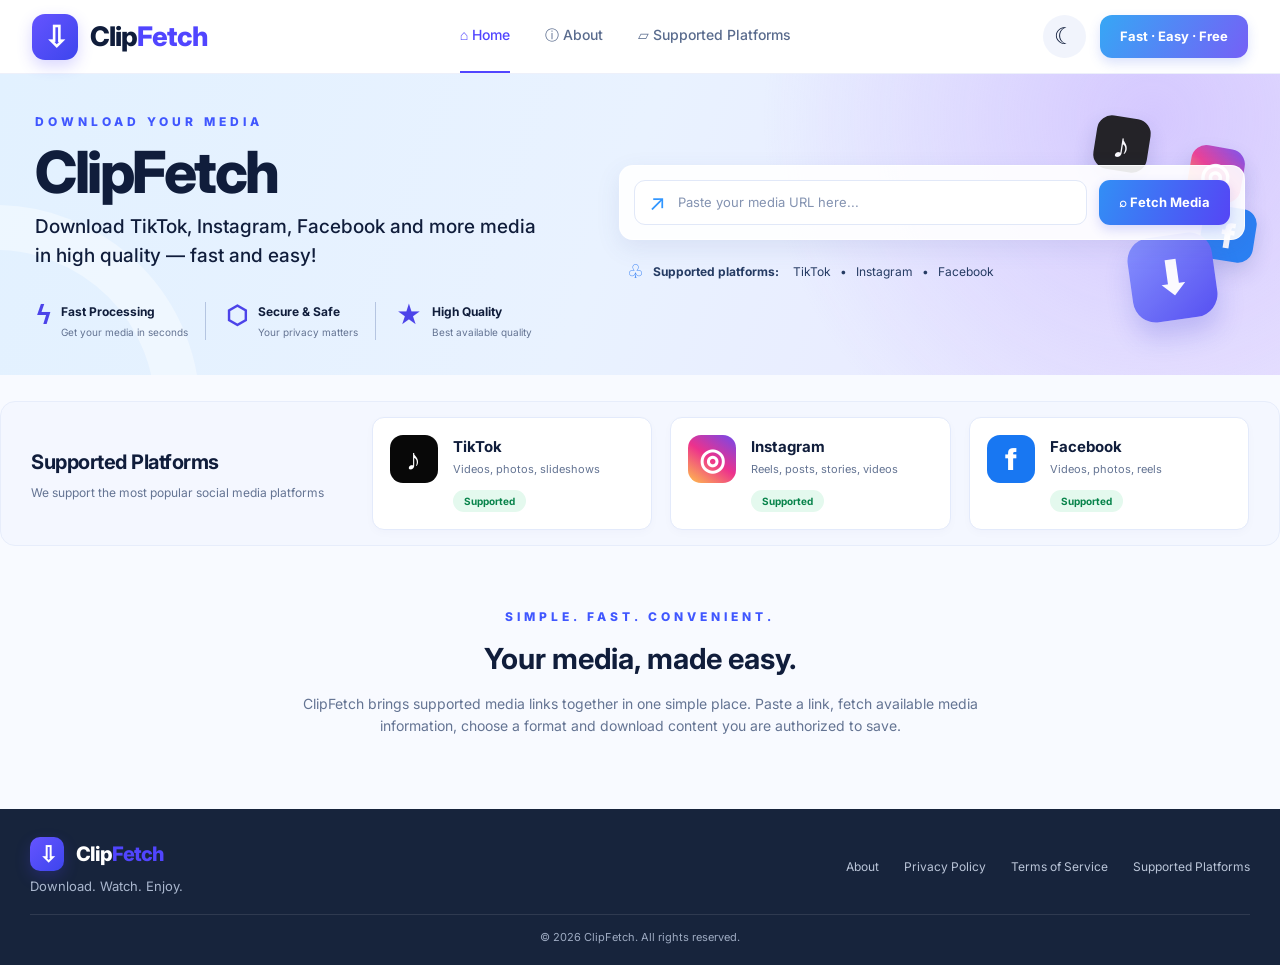
==== frontend/index.html @ d69f20a1 "Initial commit: Complete ClipFetch application" ====
<!DOCTYPE html>
<html lang="en">
<head>
    <meta charset="UTF-8">
    <meta name="viewport" content="width=device-width, initial-scale=1.0">
    <meta name="description" content="ClipFetch - Download your media quickly and easily.">
    <title>ClipFetch - Download Your Media</title>

    <link rel="preconnect" href="https://fonts.googleapis.com">
    <link rel="preconnect" href="https://fonts.gstatic.com" crossorigin>
    <link href="https://fonts.googleapis.com/css2?family=Inter:wght@400;500;600;700;800&display=swap" rel="stylesheet">

    <link rel="stylesheet" href="css/style.css">
</head>
<body>

    <!-- Navigation -->
    <header class="navbar">
        <div class="nav-container">
            <a href="#" class="brand">
                <span class="brand-icon">⇩</span>
                <span>Clip<span>Fetch</span></span>
            </a>

            <nav class="nav-links">
                <a href="#home" class="active">⌂ Home</a>
                <a href="#about">ⓘ About</a>
                <a href="#platforms">▱ Supported Platforms</a>
            </nav>

            <div class="nav-actions">
                <button class="theme-toggle" id="themeToggle" type="button" aria-label="Toggle theme">☼</button>
                <a href="#home" class="nav-cta">Fast · Easy · Free</a>
            </div>
        </div>
    </header>

    <main>
        <!-- Hero Section -->
        <section class="hero" id="home">
            <div class="hero-container">

                <div class="hero-content">
                    <p class="eyebrow">DOWNLOAD YOUR MEDIA</p>
                    <h1>ClipFetch</h1>
                    <p class="hero-description">
                        Download TikTok, Instagram, Facebook and more
                        media in high quality — fast and easy!
                    </p>

                    <div class="features">
                        <div class="feature">
                            <span class="feature-icon">ϟ</span>
                            <div>
                                <strong>Fast Processing</strong>
                                <small>Get your media in seconds</small>
                            </div>
                        </div>

                        <div class="feature">
                            <span class="feature-icon">⬡</span>
                            <div>
                                <strong>Secure &amp; Safe</strong>
                                <small>Your privacy matters</small>
                            </div>
                        </div>

                        <div class="feature">
                            <span class="feature-icon">★</span>
                            <div>
                                <strong>High Quality</strong>
                                <small>Best available quality</small>
                            </div>
                        </div>
                    </div>
                </div>

                <div class="hero-form-area">
                    <form class="url-form" id="fetchForm">
                        <div class="url-input-wrap">
                            <span class="link-icon">↗</span>
                            <input
                                type="url"
                                id="urlInput"
                                name="url"
                                placeholder="Paste your media URL here..."
                                autocomplete="url"
                                required
                            >
                        </div>
                        <button type="submit" class="primary-button" id="fetchBtn">
                            <span>⌕</span> Fetch Media
                        </button>
                    </form>

                    <p class="supported-note">
                        <span>♧</span>
                        <strong>Supported platforms:</strong>
                        <span>TikTok</span> •
                        <span>Instagram</span> •
                        <span>Facebook</span>
                    </p>

                    <p class="status-message" id="statusMessage" role="status" aria-live="polite"></p>
                </div>

                <div class="hero-decoration" aria-hidden="true">
                    <div class="floating-social tiktok">♪</div>
                    <div class="floating-social instagram">◎</div>
                    <div class="floating-social facebook">f</div>
                    <div class="floating-download">⬇</div>
                </div>

            </div>
        </section>

        <!-- Supported Platforms -->
        <section class="platform-section section-container" id="platforms">
            <div class="platform-intro">
                <h2>Supported Platforms</h2>
                <p>We support the most popular social media platforms</p>
            </div>

            <div class="platform-card">
                <div class="platform-icon tiktok">♪</div>
                <div>
                    <h3>TikTok</h3>
                    <p>Videos, photos, slideshows</p>
                    <span class="supported-badge">Supported</span>
                </div>
            </div>

            <div class="platform-card">
                <div class="platform-icon instagram">◎</div>
                <div>
                    <h3>Instagram</h3>
                    <p>Reels, posts, stories, videos</p>
                    <span class="supported-badge">Supported</span>
                </div>
            </div>

            <div class="platform-card">
                <div class="platform-icon facebook">f</div>
                <div>
                    <h3>Facebook</h3>
                    <p>Videos, photos, reels</p>
                    <span class="supported-badge">Supported</span>
                </div>
            </div>
        </section>

        <!-- Media Result -->
        <section class="result-section section-container" id="mediaResult" hidden>

            <div class="media-card">
                <div class="media-preview">
                    <div class="thumbnail-wrap">
                        <img id="thumbnail" src="" alt="Media thumbnail">
                        <div class="preview-overlay">▶</div>
                    </div>
                </div>

                <div class="media-information">
                    <span class="media-found-badge">✓ Media found</span>
                    <h2 id="mediaTitle">Media title</h2>
                    <p id="mediaDescription">Your media information will appear here.</p>

                    <div class="media-details">
                        <div class="detail-row">
                            <span>◷ Duration</span>
                            <strong id="mediaDuration">--</strong>
                        </div>
                        <div class="detail-row">
                            <span>▱ Resolution</span>
                            <strong id="mediaResolution">--</strong>
                        </div>
                        <div class="detail-row">
                            <span>▣ Format</span>
                            <strong id="mediaFormat">--</strong>
                        </div>
                    </div>
                </div>
            </div>

            <div class="download-card">
                <h3>Choose Download Format</h3>

                <div class="format-options" id="formatOptions">
                    <label class="format-option">
                        <input type="radio" name="format_id" value="best" checked>
                        <span class="radio-circle"></span>
                        <span class="format-info">
                            <strong>Best Quality <small>(Recommended)</small></strong>
                            <small>Best available quality</small>
                        </span>
                        <span class="quality-tag">HD</span>
                    </label>

                </div>

                <button type="button" class="download-button" id="downloadBtn">
                    <span>⇩</span> Download Media
                </button>

                <p class="download-note">ⓘ Your download will start automatically.</p>
                <p class="status-message" id="downloadStatus" role="status" aria-live="polite"></p>
            </div>

        </section>

        <!-- About -->
        <section class="about-section section-container" id="about">
            <p class="eyebrow">SIMPLE. FAST. CONVENIENT.</p>
            <h2>Your media, made easy.</h2>
            <p>
                ClipFetch brings supported media links together in one simple
                place. Paste a link, fetch available media information, choose
                a format and download content you are authorized to save.
            </p>
        </section>
    </main>

    <!-- Footer -->
    <footer class="footer">
        <div class="footer-container">
            <div class="footer-brand">
                <a href="#" class="brand">
                    <span class="brand-icon">⇩</span>
                    <span>Clip<span>Fetch</span></span>
                </a>
                <p>Download. Watch. Enjoy.</p>
            </div>

            <div class="footer-links">
            <a href="#about">About</a>
            <a href="privacy.html">Privacy Policy</a>
            <a href="terms.html">Terms of Service</a>
            <a href="#platforms">Supported Platforms</a>
        </div>
            <p class="copyright">© 2026 ClipFetch. All rights reserved.</p>
        </div>
    </footer>

    <script src="js/config.js"></script>
    <script src="js/app.js"></script>
</body>
</html>
---- frontend/css/style.css ----
/* =========================================
   CLIPFETCH - MODERN UI
   ========================================= */

:root {
    --primary: #5145ff;
    --primary-dark: #3932d9;
    --blue: #2697f5;
    --text: #101d3b;
    --muted: #647493;
    --border: #e3eafb;
    --surface: #ffffff;
    --page: #f8faff;
    --hero-start: #e2f1ff;
    --hero-end: #e9e5ff;
    --shadow: 0 8px 28px rgba(40, 72, 140, 0.07);
}

* {
    margin: 0;
    padding: 0;
    box-sizing: border-box;
}

html {
    scroll-behavior: smooth;
}

body {
    font-family: "Inter", sans-serif;
    color: var(--text);
    background: var(--page);
    line-height: 1.6;
}

button,
input {
    font: inherit;
}

button,
a {
    -webkit-tap-highlight-color: transparent;
}

a {
    text-decoration: none;
    color: inherit;
}

/* NAVBAR */

.navbar {
    height: 74px;
    background: rgba(255, 255, 255, 0.96);
    border-bottom: 1px solid #edf0fa;
    position: sticky;
    top: 0;
    z-index: 100;
}

.nav-container {
    max-width: 1380px;
    height: 100%;
    padding: 0 32px;
    margin: auto;
    display: flex;
    align-items: center;
    justify-content: space-between;
    gap: 25px;
}

.brand {
    display: inline-flex;
    align-items: center;
    gap: 12px;
    font-size: 27px;
    font-weight: 800;
    letter-spacing: -1px;
    white-space: nowrap;
}

.brand > span:last-child > span {
    color: var(--primary);
}

.brand-icon {
    width: 46px;
    height: 46px;
    border-radius: 13px;
    display: grid;
    place-items: center;
    color: white;
    font-size: 29px;
    background: linear-gradient(135deg, #6554ff, #3d45ed);
    box-shadow: 0 6px 15px rgba(81, 69, 255, 0.22);
}

.nav-links {
    display: flex;
    align-items: center;
    gap: 35px;
    height: 100%;
}

.nav-links a {
    height: 100%;
    display: flex;
    align-items: center;
    color: #596b8d;
    font-size: 14px;
    font-weight: 500;
    border-bottom: 2px solid transparent;
    transition: 0.2s;
}

.nav-links a:hover,
.nav-links a.active {
    color: var(--primary);
    border-bottom-color: var(--primary);
}

.nav-actions {
    display: flex;
    align-items: center;
    gap: 14px;
}

.theme-toggle {
    border: 0;
    background: #f1f4fc;
    color: var(--text);
    width: 43px;
    height: 43px;
    border-radius: 50%;
    font-size: 23px;
    cursor: pointer;
}

.nav-cta {
    background: linear-gradient(120deg, #36a7f5, #7560f6);
    color: white;
    padding: 11px 20px;
    border-radius: 12px;
    font-size: 13px;
    font-weight: 700;
    box-shadow: 0 5px 12px rgba(74, 111, 240, 0.2);
}

/* HERO */

.hero {
    position: relative;
    overflow: hidden;
    background:
        radial-gradient(circle at 90% 15%, rgba(191, 165, 255, 0.48), transparent 33%),
        linear-gradient(110deg, var(--hero-start), #e9f2ff 48%, var(--hero-end));
}

.hero::before {
    content: "";
    position: absolute;
    width: 320px;
    height: 320px;
    left: -210px;
    bottom: -240px;
    border-radius: 50%;
    border: 45px solid rgba(255, 255, 255, 0.38);
}

.hero-container {
    max-width: 1380px;
    min-height: 300px;
    margin: auto;
    padding: 38px 35px 35px;
    display: grid;
    grid-template-columns: 1fr 1.15fr;
    align-items: center;
    gap: 40px;
    position: relative;
}

.hero-content {
    position: relative;
    z-index: 2;
}

.eyebrow {
    color: #4057ff;
    font-size: 12px;
    font-weight: 800;
    letter-spacing: 4px;
    margin-bottom: 10px;
}

.hero h1 {
    font-size: clamp(43px, 5vw, 58px);
    line-height: 1.1;
    letter-spacing: -2.5px;
    font-weight: 800;
    margin-bottom: 7px;
}

.hero-description {
    max-width: 510px;
    font-size: 19px;
    line-height: 1.55;
    font-weight: 500;
}

.features {
    display: flex;
    gap: 20px;
    margin-top: 31px;
}

.feature {
    display: flex;
    align-items: flex-start;
    gap: 10px;
    padding-right: 17px;
    border-right: 1px solid rgba(90, 116, 170, 0.35);
}

.feature:last-child {
    border-right: 0;
    padding-right: 0;
}

.feature-icon {
    font-size: 25px;
    line-height: 1.1;
    color: #4c43e9;
    font-weight: 800;
}

.feature strong,
.feature small {
    display: block;
}

.feature strong {
    font-size: 12px;
    white-space: nowrap;
}

.feature small {
    font-size: 10px;
    color: var(--muted);
    margin-top: 3px;
    white-space: nowrap;
}

.hero-form-area {
    position: relative;
    z-index: 3;
}

.url-form {
    display: flex;
    align-items: center;
    gap: 12px;
    padding: 14px;
    background: rgba(255, 255, 255, 0.9);
    border: 1px solid rgba(255, 255, 255, 0.8);
    border-radius: 14px;
    box-shadow: 0 8px 25px rgba(65, 93, 155, 0.1);
}

.url-input-wrap {
    flex: 1;
    display: flex;
    align-items: center;
    gap: 12px;
    height: 45px;
    padding: 0 14px;
    border: 1px solid #e1e8f8;
    border-radius: 11px;
    background: white;
    min-width: 0;
}

.link-icon {
    color: #3196ff;
    font-size: 22px;
}

.url-input-wrap input {
    width: 100%;
    min-width: 0;
    border: 0;
    outline: 0;
    color: var(--text);
    font-size: 13px;
    background: transparent;
}

.url-input-wrap input::placeholder {
    color: #8493b1;
}

.primary-button {
    height: 45px;
    padding: 0 20px;
    border: 0;
    border-radius: 11px;
    color: white;
    background: linear-gradient(110deg, #328ff5, #5545f5);
    font-weight: 700;
    font-size: 13px;
    white-space: nowrap;
    cursor: pointer;
    box-shadow: 0 5px 12px rgba(68, 82, 235, 0.2);
    transition: 0.2s;
}

.primary-button:hover,
.download-button:hover {
    transform: translateY(-2px);
    filter: brightness(1.05);
}

.primary-button:disabled,
.download-button:disabled {
    opacity: 0.65;
    cursor: not-allowed;
    transform: none;
}

.supported-note {
    display: flex;
    align-items: center;
    flex-wrap: wrap;
    gap: 9px;
    margin: 17px 8px 0;
    font-size: 12px;
    color: #253b63;
}

.supported-note > span:first-child {
    color: #347ff4;
    font-size: 19px;
}

.supported-note strong {
    margin-right: 5px;
}

.status-message {
    min-height: 20px;
    margin-top: 10px;
    color: #425b8b;
    font-size: 13px;
    overflow-wrap: anywhere;
}

.hero-decoration {
    position: absolute;
    right: 25px;
    top: 18px;
    width: 160px;
    height: 240px;
    pointer-events: none;
    opacity: 0.9;
}

.floating-social {
    position: absolute;
    display: grid;
    place-items: center;
    width: 54px;
    height: 54px;
    border-radius: 15px;
    color: white;
    font-size: 35px;
    font-weight: 800;
    box-shadow: 0 10px 20px rgba(44, 63, 150, 0.2);
}

.floating-social.tiktok {
    background: #111;
    top: 25px;
    left: 0;
    transform: rotate(9deg);
}

.floating-social.instagram {
    background: linear-gradient(35deg, #ffbd46, #ed348e, #7049ef);
    top: 55px;
    right: 12px;
    transform: rotate(10deg);
}

.floating-social.facebook {
    background: #1877f2;
    top: 115px;
    right: 0;
    transform: rotate(9deg);
}

.floating-download {
    position: absolute;
    width: 85px;
    height: 85px;
    left: 35px;
    bottom: 12px;
    display: grid;
    place-items: center;
    border-radius: 23px;
    color: white;
    font-size: 48px;
    background: linear-gradient(140deg, #7e8bff, #4842f0);
    box-shadow: 0 15px 25px rgba(70, 76, 220, 0.25);
    transform: rotate(-8deg);
}

/* SHARED SECTION */

.section-container {
    max-width: 1380px;
    margin: 26px auto;
    padding-left: 30px;
    padding-right: 30px;
}

/* PLATFORM CARDS */

.platform-section {
    display: grid;
    grid-template-columns: 1.15fr 1fr 1fr 1fr;
    gap: 18px;
    align-items: center;
    padding-top: 15px;
    padding-bottom: 15px;
    background: #f4f7ff;
    border: 1px solid #e7edfb;
    border-radius: 15px;
}

.platform-intro h2 {
    font-size: 20px;
    letter-spacing: -0.5px;
    margin-bottom: 5px;
}

.platform-intro p {
    color: var(--muted);
    font-size: 12px;
}

.platform-card {
    min-height: 110px;
    padding: 17px;
    display: flex;
    align-items: flex-start;
    gap: 15px;
    background: white;
    border: 1px solid var(--border);
    border-radius: 12px;
    box-shadow: 0 3px 10px rgba(30, 60, 120, 0.025);
    transition: 0.2s;
}

.platform-card:hover {
    transform: translateY(-3px);
    box-shadow: var(--shadow);
}

.platform-icon {
    flex: 0 0 48px;
    width: 48px;
    height: 48px;
    display: grid;
    place-items: center;
    color: white;
    border-radius: 13px;
    font-size: 30px;
    font-weight: 800;
}

.tiktok {
    background: #080808;
}

.instagram {
    background: linear-gradient(35deg, #ffc04b, #ed328c, #7049ed);
}

.facebook {
    background: #1877f2;
}

.platform-card h3 {
    font-size: 15px;
    margin-bottom: 2px;
}

.platform-card p {
    color: var(--muted);
    font-size: 11px;
    margin-bottom: 8px;
}

.supported-badge,
.media-found-badge {
    display: inline-block;
    background: #e4f9ee;
    color: #07834a;
    border-radius: 30px;
    padding: 3px 11px;
    font-size: 10px;
    font-weight: 700;
}

/* MEDIA RESULT */

.result-section {
    display: grid;
    grid-template-columns: 1fr 1fr;
    gap: 18px;
    align-items: stretch;
}

.result-section[hidden] {
    display: none;
}

.media-card,
.download-card {
    background: var(--surface);
    border: 1px solid var(--border);
    border-radius: 13px;
    padding: 18px;
    box-shadow: 0 4px 15px rgba(30, 60, 120, 0.035);
}

.media-card {
    display: grid;
    grid-template-columns: minmax(150px, 42%) 1fr;
    gap: 20px;
}

.thumbnail-wrap {
    height: 100%;
    min-height: 250px;
    position: relative;
    overflow: hidden;
    border-radius: 9px;
    background: linear-gradient(135deg, #d9e7fa, #9bb7d5);
}

.thumbnail-wrap img {
    width: 100%;
    height: 100%;
    min-height: 250px;
    display: block;
    object-fit: cover;
}

.preview-overlay {
    position: absolute;
    left: 50%;
    top: 50%;
    transform: translate(-50%, -50%);
    width: 52px;
    height: 52px;
    display: grid;
    place-items: center;
    color: white;
    font-size: 23px;
    background: rgba(0, 0, 0, 0.5);
    border: 2px solid white;
    border-radius: 50%;
}

.media-information {
    min-width: 0;
}

.media-information h2 {
    font-size: 19px;
    margin: 12px 0 5px;
    overflow-wrap: anywhere;
}

.media-information > p {
    color: var(--muted);
    font-size: 12px;
}

.media-details {
    border-top: 1px solid #edf0f7;
    margin-top: 15px;
    padding-top: 10px;
}

.detail-row {
    display: flex;
    justify-content: space-between;
    gap: 10px;
    padding: 7px 0;
    font-size: 12px;
}

.detail-row span {
    color: var(--muted);
}

.detail-row strong {
    text-align: right;
    font-size: 12px;
}

/* FORMAT OPTIONS */

.download-card h3 {
    font-size: 15px;
    margin-bottom: 13px;
}

.format-options {
    display: grid;
    gap: 7px;
}

.format-option {
    display: flex;
    align-items: center;
    gap: 12px;
    min-height: 59px;
    padding: 10px 13px;
    border: 1px solid #e8edf8;
    border-radius: 10px;
    cursor: pointer;
    transition: 0.2s;
}

.format-option:hover {
    border-color: #aab5ff;
    background: #f8f9ff;
}

.format-option:has(input:checked) {
    border-color: #cbd2ff;
    background: #f4f6ff;
}

.format-option input {
    position: absolute;
    opacity: 0;
    pointer-events: none;
}

.radio-circle {
    flex: 0 0 19px;
    width: 19px;
    height: 19px;
    border: 2px solid #aab8d2;
    border-radius: 50%;
    position: relative;
}

.format-option input:checked + .radio-circle {
    border-color: #3f49d9;
}

.format-option input:checked + .radio-circle::after {
    content: "";
    position: absolute;
    inset: 4px;
    border-radius: 50%;
    background: #3f49d9;
}

.format-info {
    flex: 1;
    display: grid;
    gap: 2px;
}

.format-info strong {
    font-size: 12px;
    font-weight: 600;
}

.format-info small {
    font-size: 11px;
    color: var(--muted);
    font-weight: 400;
}

.quality-tag {
    background: #e9edff;
    color: #4848d8;
    padding: 3px 9px;
    border-radius: 20px;
    font-size: 10px;
    font-weight: 800;
}

.download-button {
    width: 100%;
    min-height: 43px;
    margin-top: 13px;
    border: 0;
    border-radius: 10px;
    color: white;
    background: linear-gradient(110deg, #3194f5, #6544f5);
    font-size: 14px;
    font-weight: 700;
    cursor: pointer;
    box-shadow: 0 5px 12px rgba(68, 82, 235, 0.18);
    transition: 0.2s;
}

.download-button span {
    font-size: 19px;
    margin-right: 7px;
}

.download-note {
    color: #8292b2;
    font-size: 11px;
    margin-top: 10px;
}

/* ABOUT */

.about-section {
    text-align: center;
    max-width: 800px;
    padding-top: 35px;
    padding-bottom: 45px;
}

.about-section h2 {
    font-size: 29px;
    margin-bottom: 10px;
}

.about-section > p:last-child {
    color: var(--muted);
    font-size: 14px;
}

/* FOOTER */

.footer {
    background: #17243c;
    color: white;
    padding: 28px 30px 18px;
}

.footer-container {
    max-width: 1320px;
    margin: auto;
    display: grid;
    grid-template-columns: 1fr 2fr;
    gap: 18px;
    align-items: center;
}

.footer .brand {
    font-size: 20px;
}

.footer .brand-icon {
    width: 34px;
    height: 34px;
    border-radius: 10px;
    font-size: 22px;
}

.footer-brand p {
    color: #aab7ce;
    font-size: 13px;
    margin-top: 5px;
}

.footer-links {
    display: flex;
    justify-content: flex-end;
    flex-wrap: wrap;
    gap: 25px;
}

.footer-links a {
    color: #bac5d8;
    font-size: 12px;
    transition: 0.2s;
}

.footer-links a:hover {
    color: white;
}

.copyright {
    grid-column: 1 / -1;
    border-top: 1px solid rgba(255, 255, 255, 0.1);
    padding-top: 14px;
    text-align: center;
    color: #9eabc2;
    font-size: 11px;
}

/* RESPONSIVE DESIGN */

@media (max-width: 1050px) {
    .hero-decoration {
        opacity: 0.3;
    }

    .platform-section {
        grid-template-columns: 1fr 1fr;
    }

    .platform-intro {
        grid-column: 1 / -1;
    }

    .hero-container {
        gap: 25px;
    }

    .features {
        flex-wrap: wrap;
    }
}

@media (max-width: 760px) {
    .navbar {
        height: auto;
    }

    .nav-container {
        min-height: 68px;
        padding: 10px 18px;
        flex-wrap: wrap;
    }

    .brand {
        font-size: 23px;
    }

    .brand-icon {
        width: 40px;
        height: 40px;
    }

    .nav-links {
        order: 3;
        width: 100%;
        height: 40px;
        justify-content: center;
        gap: 22px;
        overflow-x: auto;
    }

    .nav-links a {
        white-space: nowrap;
        font-size: 12px;
    }

    .nav-cta {
        display: none;
    }

    .hero-container {
        grid-template-columns: 1fr;
        padding: 38px 20px 25px;
        gap: 25px;
    }

    .hero h1 {
        font-size: 46px;
    }

    .hero-description {
        font-size: 16px;
    }

    .features {
        gap: 12px;
        margin-top: 22px;
    }

    .feature {
        padding-right: 10px;
    }

    .feature strong {
        font-size: 10px;
    }

    .feature small {
        font-size: 9px;
    }

    .hero-decoration {
        display: none;
    }

    .url-form {
        padding: 9px;
        gap: 7px;
    }

    .primary-button {
        padding: 0 12px;
        font-size: 11px;
    }

    .supported-note {
        font-size: 10px;
        margin-left: 0;
    }

    .section-container {
        margin: 18px auto;
        padding-left: 16px;
        padding-right: 16px;
    }

    .platform-section {
        grid-template-columns: 1fr;
        gap: 12px;
        padding: 17px;
    }

    .platform-intro {
        grid-column: auto;
        margin-bottom: 4px;
    }

    .platform-card {
        min-height: 90px;
    }

    .result-section {
        grid-template-columns: 1fr;
    }

    .media-card {
        grid-template-columns: 1fr;
    }

    .thumbnail-wrap,
    .thumbnail-wrap img {
        min-height: 220px;
        max-height: 300px;
    }

    .footer-container {
        grid-template-columns: 1fr;
        text-align: center;
    }

    .footer-brand {
        display: flex;
        flex-direction: column;
        align-items: center;
    }

    .footer-links {
        justify-content: center;
        gap: 15px;
    }

    .copyright {
        grid-column: auto;
    }
}

@media (max-width: 420px) {
    .nav-container {
        gap: 10px;
    }

    .nav-links {
        justify-content: flex-start;
    }

    .theme-toggle {
        width: 37px;
        height: 37px;
    }

    .url-form {
        flex-direction: column;
        align-items: stretch;
    }

    .url-input-wrap {
        width: 100%;
    }

    .primary-button {
        width: 100%;
    }

    .features {
        justify-content: space-between;
    }

    .feature {
        gap: 5px;
    }

    .feature-icon {
        font-size: 19px;
    }

    .feature strong {
        white-space: normal;
    }
}

/* OPTIONAL DARK THEME */

/* ========================================
   CLIPFETCH - COMPLETE DARK THEME
======================================== */

body.dark-theme {
    --text: #f1f5ff;
    --muted: #b5c1d5;
    --border: #3b4a63;
    --surface: #202d45;
    --page: #111b2e;
    --hero-start: #243754;
    --hero-end: #30294d;

    background: var(--page);
    color: var(--text);
}

/* Main page */
body.dark-theme,
body.dark-theme main {
    background-color: var(--page);
    color: var(--text);
}

/* Headings */
body.dark-theme h1,
body.dark-theme h2,
body.dark-theme h3,
body.dark-theme h4,
body.dark-theme h5,
body.dark-theme strong,
body.dark-theme label {
    color: var(--text);
}

/* Paragraphs and descriptions */
body.dark-theme p,
body.dark-theme small,
body.dark-theme .muted,
body.dark-theme .description,
body.dark-theme .subtitle,
body.dark-theme .supported-note,
body.dark-theme .about-section > p:last-child {
    color: var(--muted);
}

/* Navbar */
body.dark-theme .navbar {
    background: #202d45;
    border-color: var(--border);
}

body.dark-theme .navbar a,
body.dark-theme .nav-links a {
    color: #e2eaff;
}

body.dark-theme .navbar a:hover,
body.dark-theme .nav-links a:hover {
    color: #93a9ff;
}

/* Hero section */
body.dark-theme .hero {
    background: linear-gradient(
        135deg,
        var(--hero-start),
        var(--hero-end)
    );
    color: var(--text);
}

body.dark-theme .hero h1,
body.dark-theme .hero h2 {
    color: #ffffff;
}

body.dark-theme .hero p {
    color: #d0daee;
}

/* Cards */
body.dark-theme .platform-card,
body.dark-theme .media-card,
body.dark-theme .download-card,
body.dark-theme .url-form,
body.dark-theme .url-input-wrap {
    background: var(--surface);
    border-color: var(--border);
    color: var(--text);
}

/* Platform section */
body.dark-theme .platform-section {
    background: #19263d;
    border-color: var(--border);
    color: var(--text);
}

/* URL input */
body.dark-theme input,
body.dark-theme textarea,
body.dark-theme select,
body.dark-theme .url-input-wrap input {
    background: #17243a;
    color: #f1f5ff;
    border-color: #465773;
}

body.dark-theme input::placeholder,
body.dark-theme textarea::placeholder {
    color: #94a3bb;
    opacity: 1;
}

body.dark-theme input:focus,
body.dark-theme textarea:focus,
body.dark-theme select:focus {
    border-color: #8298ff;
    outline-color: #8298ff;
}

/* Format selection */
body.dark-theme .format-option {
    background: #263550;
    border-color: #40506c;
    color: var(--text);
}

body.dark-theme .format-option:hover {
    background: #303d5a;
    border-color: #8298ff;
}

body.dark-theme .format-option:has(input:checked) {
    background: #303d64;
    border-color: #8298ff;
}

body.dark-theme .format-option span,
body.dark-theme .format-option strong {
    color: #edf2ff;
}

/* Buttons */
body.dark-theme button {
    color: #f1f5ff;
}

body.dark-theme .theme-toggle {
    background: #35435f;
    color: #ffffff;
    border-color: #536582;
}

body.dark-theme .theme-toggle:hover {
    background: #465878;
}

/* Media information */
body.dark-theme .media-details {
    border-color: var(--border);
}

body.dark-theme .format-info strong,
body.dark-theme .media-information h2,
body.dark-theme .detail-row strong,
body.dark-theme .download-card h3 {
    color: var(--text);
}

body.dark-theme .media-information p,
body.dark-theme .detail-row,
body.dark-theme .media-details p {
    color: var(--muted);
}

/* Badges */
body.dark-theme .supported-badge,
body.dark-theme .media-found-badge {
    background: #174b3b;
    color: #8df0bd;
}

/* Features */
body.dark-theme .features,
body.dark-theme .feature {
    color: var(--text);
}

body.dark-theme .feature p,
body.dark-theme .feature span {
    color: var(--muted);
}

body.dark-theme .feature strong {
    color: var(--text);
}

/* About section */
body.dark-theme .about-section {
    color: var(--text);
}

body.dark-theme .about-section h2,
body.dark-theme .about-section h3 {
    color: #ffffff;
}

/* Footer */
body.dark-theme footer {
    background: #17243a;
    border-color: var(--border);
    color: var(--muted);
}

body.dark-theme footer p,
body.dark-theme footer a {
    color: var(--muted);
}

body.dark-theme footer a:hover {
    color: #93a9ff;
}

/* Links */
body.dark-theme a {
    color: #9db2ff;
}

body.dark-theme a:hover {
    color: #c1ceff;
}

/* Icons */
body.dark-theme svg {
    color: inherit;
}

/* Horizontal lines */
body.dark-theme hr {
    border-color: var(--border);
}

/* Selection */
body.dark-theme ::selection {
    background: #5369a8;
    color: #ffffff;
}

/* Scrollbar */
body.dark-theme {
    scrollbar-color: #52627d #17243a;
}
/* DARK MODE - MEDIA TYPE VISIBILITY FIX */

body.dark-theme .format-option,
body.dark-theme .format-option label {
    color: #f1f5ff !important;
}

body.dark-theme .format-option span,
body.dark-theme .format-option strong,
body.dark-theme .format-option small {
    color: #e2eaff !important;
}

body.dark-theme .format-option p {
    color: #b5c1d5 !important;
}

body.dark-theme .format-option input {
    accent-color: #8298ff;
}

body.dark-theme .format-option:has(input:checked) {
    background: #303d64;
    border-color: #8298ff;
}

body.dark-theme .format-option:has(input:checked) * {
    color: #ffffff !important;
}
/* FIX: DARK MODE QUALITY BADGE TEXT VISIBILITY */

body.dark-theme .format-option .quality-tag {
    background: #e8edff;
    color: #3036a8 !important;
}

/* Keep badge readable even when format is selected */
body.dark-theme .format-option:has(input:checked) .quality-tag {
    background: #e8edff;
    color: #3036a8 !important;
}
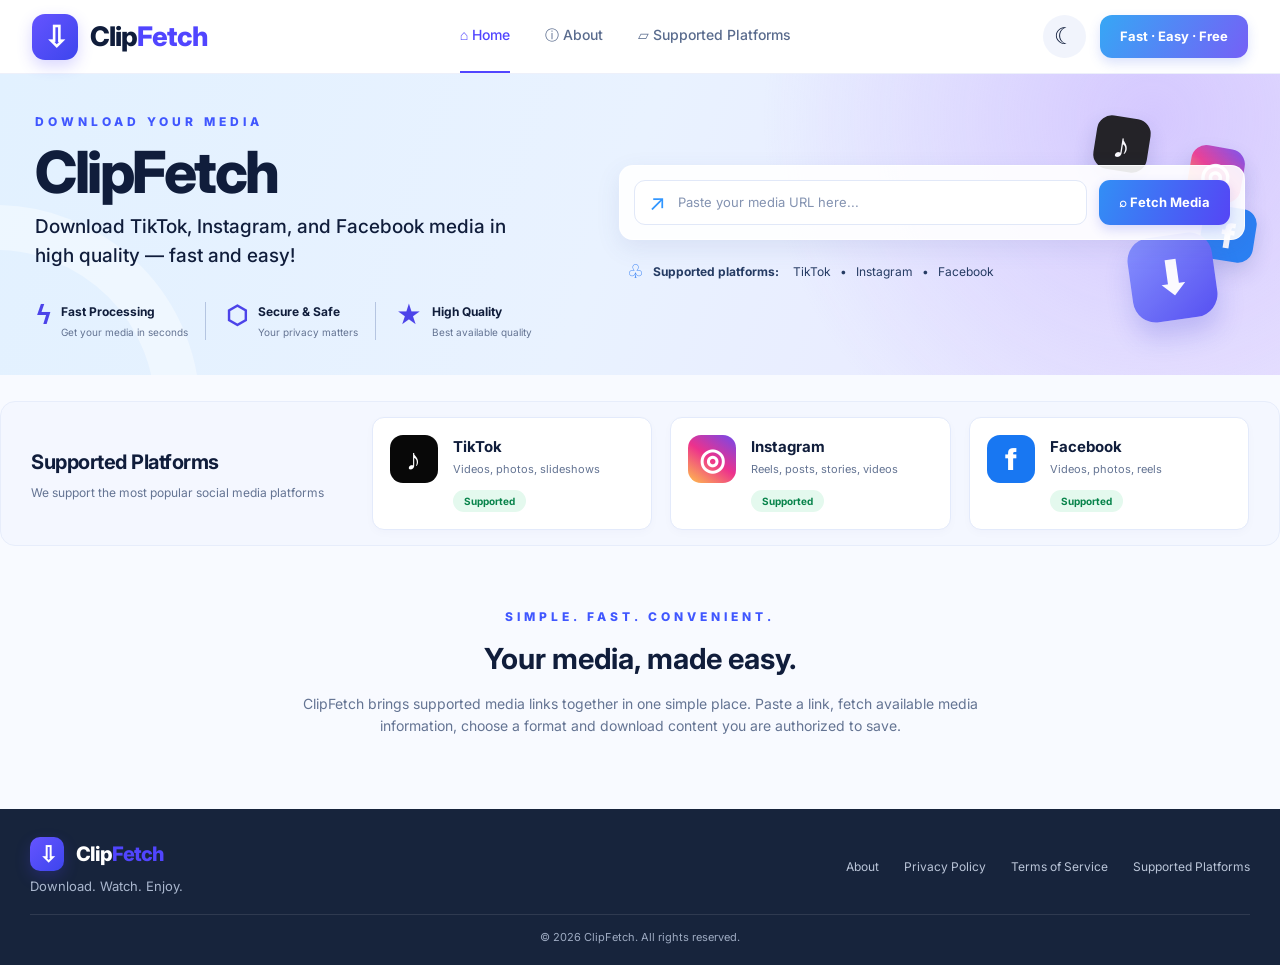
==== commit 738ace24: "Harden filtering proxy security, fix extraction/UI bugs, and finalize v1.0.0 docs" ====
--- a/frontend/index.html
+++ b/frontend/index.html
@@ -45,7 +45,7 @@
                     <p class="eyebrow">DOWNLOAD YOUR MEDIA</p>
                     <h1>ClipFetch</h1>
                     <p class="hero-description">
-                        Download TikTok, Instagram, Facebook and more
+                        Download TikTok, Instagram, and Facebook
                         media in high quality — fast and easy!
                     </p>
 
@@ -156,7 +156,7 @@
             <div class="media-card">
                 <div class="media-preview">
                     <div class="thumbnail-wrap">
-                        <img id="thumbnail" src="" alt="Media thumbnail">
+                        <img id="thumbnail" alt="Media thumbnail" hidden>
                         <div class="preview-overlay">▶</div>
                     </div>
                 </div>
--- a/frontend/css/style.css
+++ b/frontend/css/style.css
@@ -353,8 +353,20 @@
     color: #425b8b;
     font-size: 13px;
     overflow-wrap: anywhere;
-}
-
+    font-weight: 500;
+}
+
+/* SUCCESS MESSAGE */
+.status-message.success {
+    color: #16a34a;
+    font-weight: 700;
+}
+
+/* ERROR MESSAGE */
+.status-message.error {
+    color: #dc2626;
+    font-weight: 700;
+}
 .hero-decoration {
     position: absolute;
     right: 25px;
@@ -1313,3 +1325,60 @@
     background: #e8edff;
     color: #3036a8 !important;
 }
+/* FIX: Status message colors in dark theme */
+
+body.dark-theme p.status-message.success {
+    color: #22c55e;
+    font-weight: 700;
+}
+
+body.dark-theme p.status-message.error {
+    color: #ef4444;
+    font-weight: 700;
+}
+/* ========================================
+   CLIPFETCH MOBILE LAYOUT IMPROVEMENTS
+======================================== */
+
+@media (max-width: 768px) {
+
+    /* Hide hero feature items on mobile */
+    .features {
+        display: none !important;
+    }
+
+    /* Reorder main sections on mobile */
+    main {
+        display: flex;
+        flex-direction: column;
+    }
+
+    #home {
+        order: 1;
+        width: 100%;
+    }
+
+    /* Show media result immediately after hero */
+    #mediaResult {
+        order: 2;
+        width: 100%;
+        margin-top: 15px;
+    }
+
+    /* Keep supported platforms below media result */
+    #platforms {
+        order: 3;
+        width: 100%;
+    }
+
+    #about {
+        order: 4;
+        width: 100%;
+    }
+
+    /* Keep result hidden until media is fetched */
+    #mediaResult[hidden] {
+        display: none !important;
+    }
+
+}
